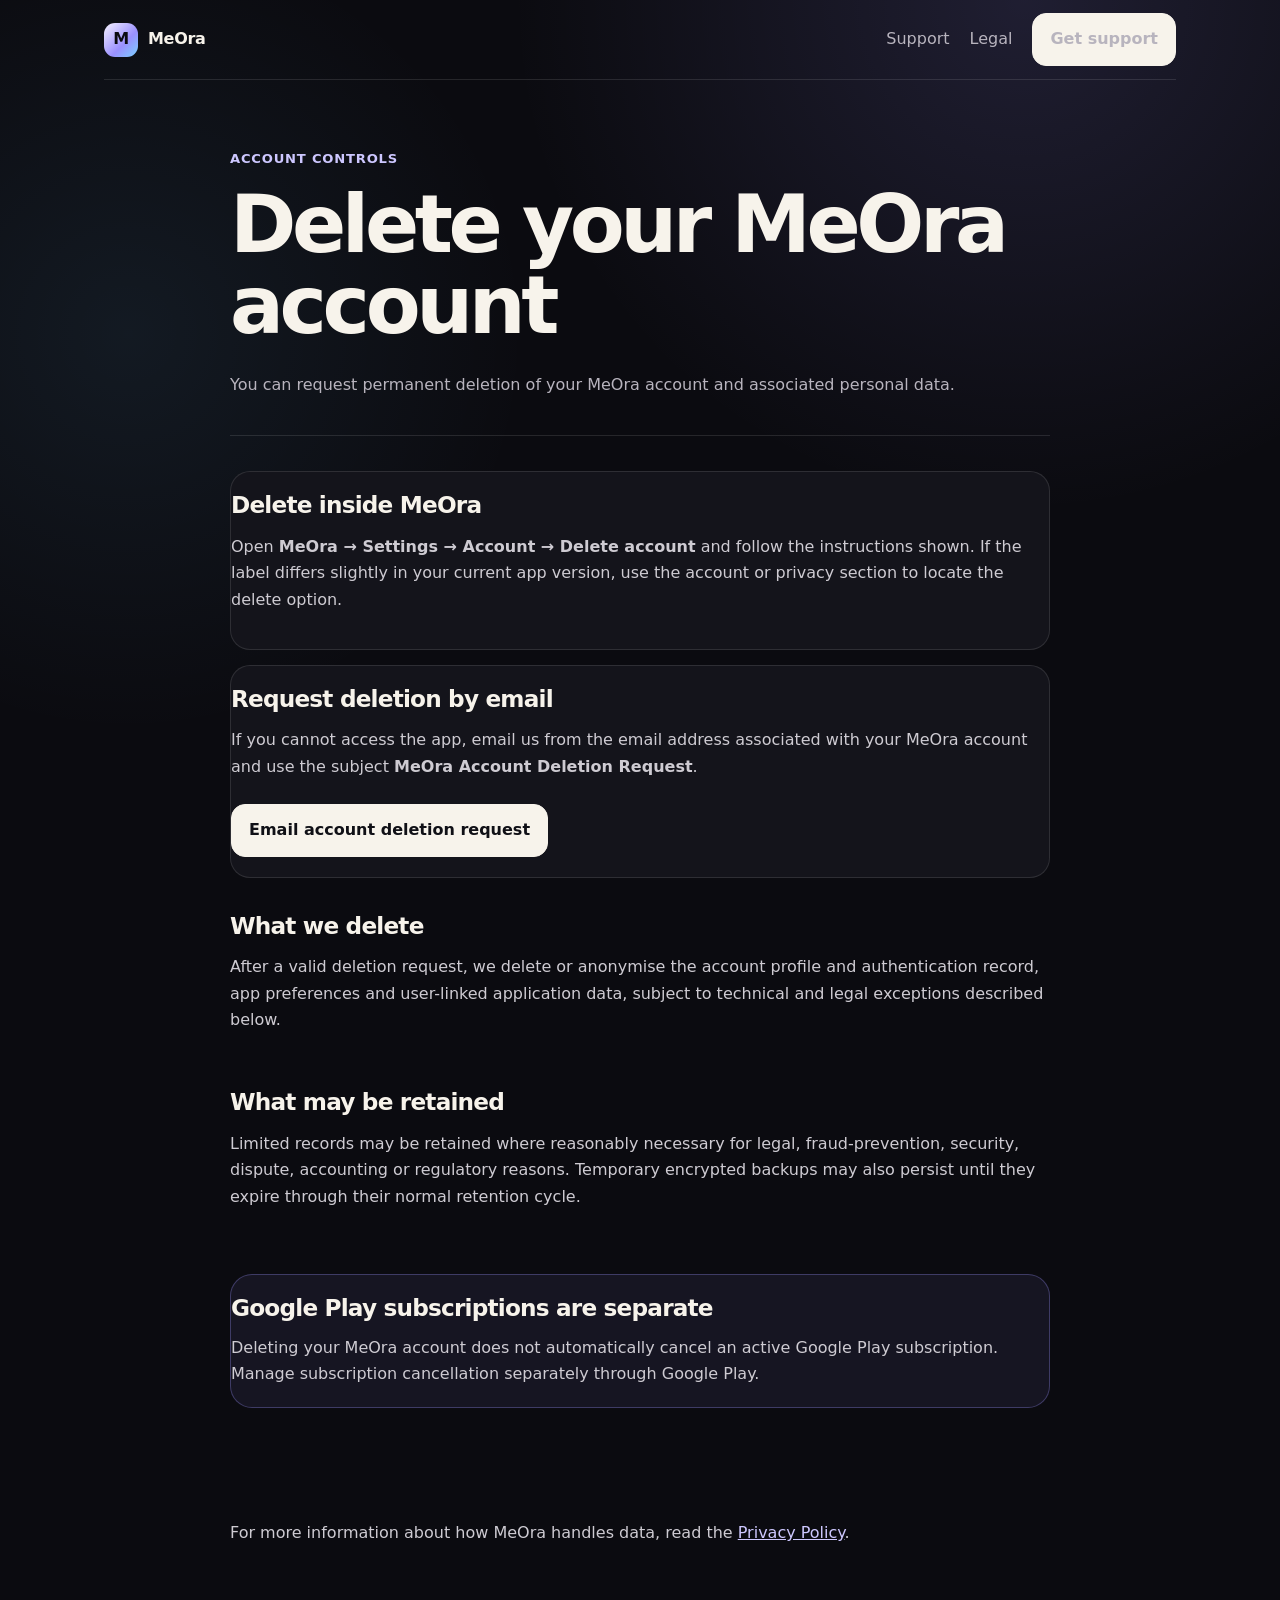
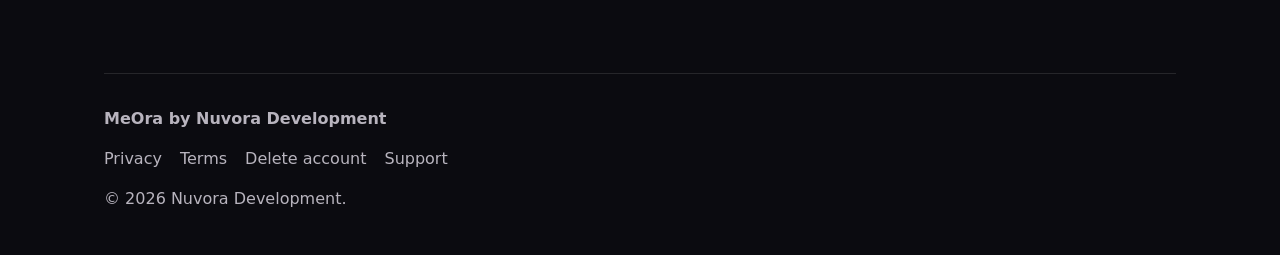
==== delete-account.html @ 7b2e0605 "Add files via upload" ====
<!doctype html><html lang="en"><head><meta charset="utf-8"><meta name="viewport" content="width=device-width,initial-scale=1"><title>Delete Account | MeOra</title><meta name="description" content="How to request permanent deletion of your MeOra account and associated personal data."><link rel="stylesheet" href="/style.css"></head><body><div class="wrap"><header class="header"><a class="brand" href="/"><span class="mark">M</span><span>MeOra</span></a><nav class="nav"><a href="/support">Support</a><a href="/legal">Legal</a><a class="btn" href="mailto:support@meora.app">Get support</a></nav></header><main><article class="legal"><div class="legal-hero"><div class="kicker">Account controls</div><h1>Delete your MeOra account</h1><p>You can request permanent deletion of your MeOra account and associated personal data.</p></div><section class="method"><h2>Delete inside MeOra</h2><p>Open <strong>MeOra → Settings → Account → Delete account</strong> and follow the instructions shown. If the label differs slightly in your current app version, use the account or privacy section to locate the delete option.</p></section><section class="method"><h2>Request deletion by email</h2><p>If you cannot access the app, email us from the email address associated with your MeOra account and use the subject <strong>MeOra Account Deletion Request</strong>.</p><a class="btn" href="mailto:support@meora.app?subject=MeOra%20Account%20Deletion%20Request">Email account deletion request</a></section><section><h2>What we delete</h2><p>After a valid deletion request, we delete or anonymise the account profile and authentication record, app preferences and user-linked application data, subject to technical and legal exceptions described below.</p></section><section><h2>What may be retained</h2><p>Limited records may be retained where reasonably necessary for legal, fraud-prevention, security, dispute, accounting or regulatory reasons. Temporary encrypted backups may also persist until they expire through their normal retention cycle.</p></section><section class="notice"><h2>Google Play subscriptions are separate</h2><p>Deleting your MeOra account does not automatically cancel an active Google Play subscription. Manage subscription cancellation separately through Google Play.</p></section><section><p>For more information about how MeOra handles data, read the <a href="/privacy">Privacy Policy</a>.</p></section></article></main><footer class="footer"><strong>MeOra by Nuvora Development</strong><nav class="footer-links"><a href="/privacy">Privacy</a><a href="/terms">Terms</a><a href="/delete-account">Delete account</a><a href="/support">Support</a></nav><span>© 2026 Nuvora Development.</span></footer></div></body></html>
---- style.css ----
:root{--bg:#0b0b10;--panel:#14141b;--panel2:#1a1a22;--text:#f7f3eb;--muted:#b8b4be;--line:rgba(255,255,255,.11);--accent:#9b91ff;--accent2:#72c9ff;--max:1120px}*{box-sizing:border-box}html{scroll-behavior:smooth}body{margin:0;background:radial-gradient(circle at 80% 0%,rgba(155,145,255,.14),transparent 32rem),radial-gradient(circle at 10% 18%,rgba(114,201,255,.08),transparent 25rem),var(--bg);color:var(--text);font-family:Inter,ui-sans-serif,system-ui,-apple-system,BlinkMacSystemFont,"Segoe UI",sans-serif;line-height:1.65}a{color:inherit}.wrap{max-width:var(--max);margin:auto;padding:0 24px}.header{min-height:80px;display:flex;align-items:center;justify-content:space-between;gap:20px;border-bottom:1px solid var(--line)}.brand{display:inline-flex;align-items:center;gap:10px;text-decoration:none;font-weight:800;letter-spacing:-.02em}.mark{width:34px;height:34px;border-radius:11px;display:grid;place-items:center;color:#0b0b10;font-weight:900;background:linear-gradient(135deg,#f6f2ff,#9a90ff 60%,#7bd1ff)}.nav{display:flex;gap:20px;align-items:center}.nav a{text-decoration:none;color:var(--muted)}.nav a:hover,.footer a:hover{color:var(--text)}.btn{display:inline-flex;align-items:center;justify-content:center;gap:8px;padding:12px 17px;border-radius:14px;background:var(--text);color:#101016;text-decoration:none;font-weight:800;border:1px solid var(--text)}.btn.alt{background:transparent;color:var(--text);border-color:var(--line)}.hero{padding:105px 0 82px;max-width:850px}.eyebrow,.kicker{color:#cdc7ff;font-weight:800;font-size:.82rem;text-transform:uppercase;letter-spacing:.06em}.hero h1,.legal-hero h1{font-size:clamp(3rem,8vw,6.4rem);line-height:1.02;letter-spacing:-.055em;margin:14px 0 25px}.hero p{font-size:clamp(1.1rem,2.6vw,1.42rem);color:var(--muted);max-width:720px}.actions{display:flex;gap:12px;flex-wrap:wrap;margin-top:30px}.small{font-size:.9rem;color:#9c98a2}.section{padding:74px 0;border-top:1px solid var(--line)}.section h2,.legal section h2{font-size:clamp(1.7rem,4vw,2.8rem);line-height:1.1;letter-spacing:-.035em;margin:0 0 14px}.grid{display:grid;grid-template-columns:repeat(4,1fr);gap:14px;margin-top:32px}.card{background:linear-gradient(180deg,rgba(255,255,255,.055),rgba(255,255,255,.028));border:1px solid var(--line);border-radius:22px;padding:24px}.card h3{font-size:1.2rem;margin:0 0 8px}.card p,.muted{color:var(--muted)}.notice{margin:28px 0 76px;padding:25px;border:1px solid rgba(155,145,255,.30);background:rgba(155,145,255,.08);border-radius:22px}.notice h2{font-size:1.3rem;margin:0 0 8px}.notice p{margin:0;color:var(--muted)}.split{display:grid;grid-template-columns:1fr 1fr;gap:50px}.links{display:grid}.links a{display:flex;justify-content:space-between;padding:17px 0;border-bottom:1px solid var(--line);text-decoration:none;font-weight:700}.legal,.support{max-width:820px;margin:auto;padding:68px 0 90px}.legal-hero{padding-bottom:32px;border-bottom:1px solid var(--line);margin-bottom:35px}.legal-hero h1{font-size:clamp(2.8rem,7vw,5rem)}.legal-hero p{color:var(--muted);margin:5px 0}.legal section{padding:20px 0}.legal section h2{font-size:1.45rem}.legal section h3{font-size:1.05rem;margin:20px 0 6px}.legal section p{color:#cecbd2}.legal section a,.support a.link{color:#cec8ff}.method{background:var(--panel);border:1px solid var(--line);border-radius:20px;padding:23px;margin:15px 0}.method h2{margin-top:0}.method .btn{margin-top:8px;color:#101016}.faq details{border-top:1px solid var(--line);padding:18px 0}.faq summary{font-weight:800;cursor:pointer}.faq p{color:var(--muted)}.legal-grid{display:grid;grid-template-columns:repeat(2,1fr);gap:14px;margin-top:30px}.legal-grid a{text-decoration:none}.legal-grid .card span{color:#cec8ff;font-weight:800}.footer{border-top:1px solid var(--line);padding:32px 0 42px;color:var(--muted);display:grid;gap:14px}.footer-links{display:flex;flex-wrap:wrap;gap:18px}.footer a{text-decoration:none;color:var(--muted)}@media(max-width:760px){.wrap{padding:0 18px}.header{min-height:70px}.nav>a:not(.btn){display:none}.hero{padding:78px 0 62px}.hero h1{font-size:clamp(3rem,16vw,5rem)}.grid,.legal-grid,.split{grid-template-columns:1fr}.section{padding:58px 0}.legal,.support{padding:54px 0 72px}.card{padding:21px}}@media(prefers-reduced-motion:reduce){html{scroll-behavior:auto}}
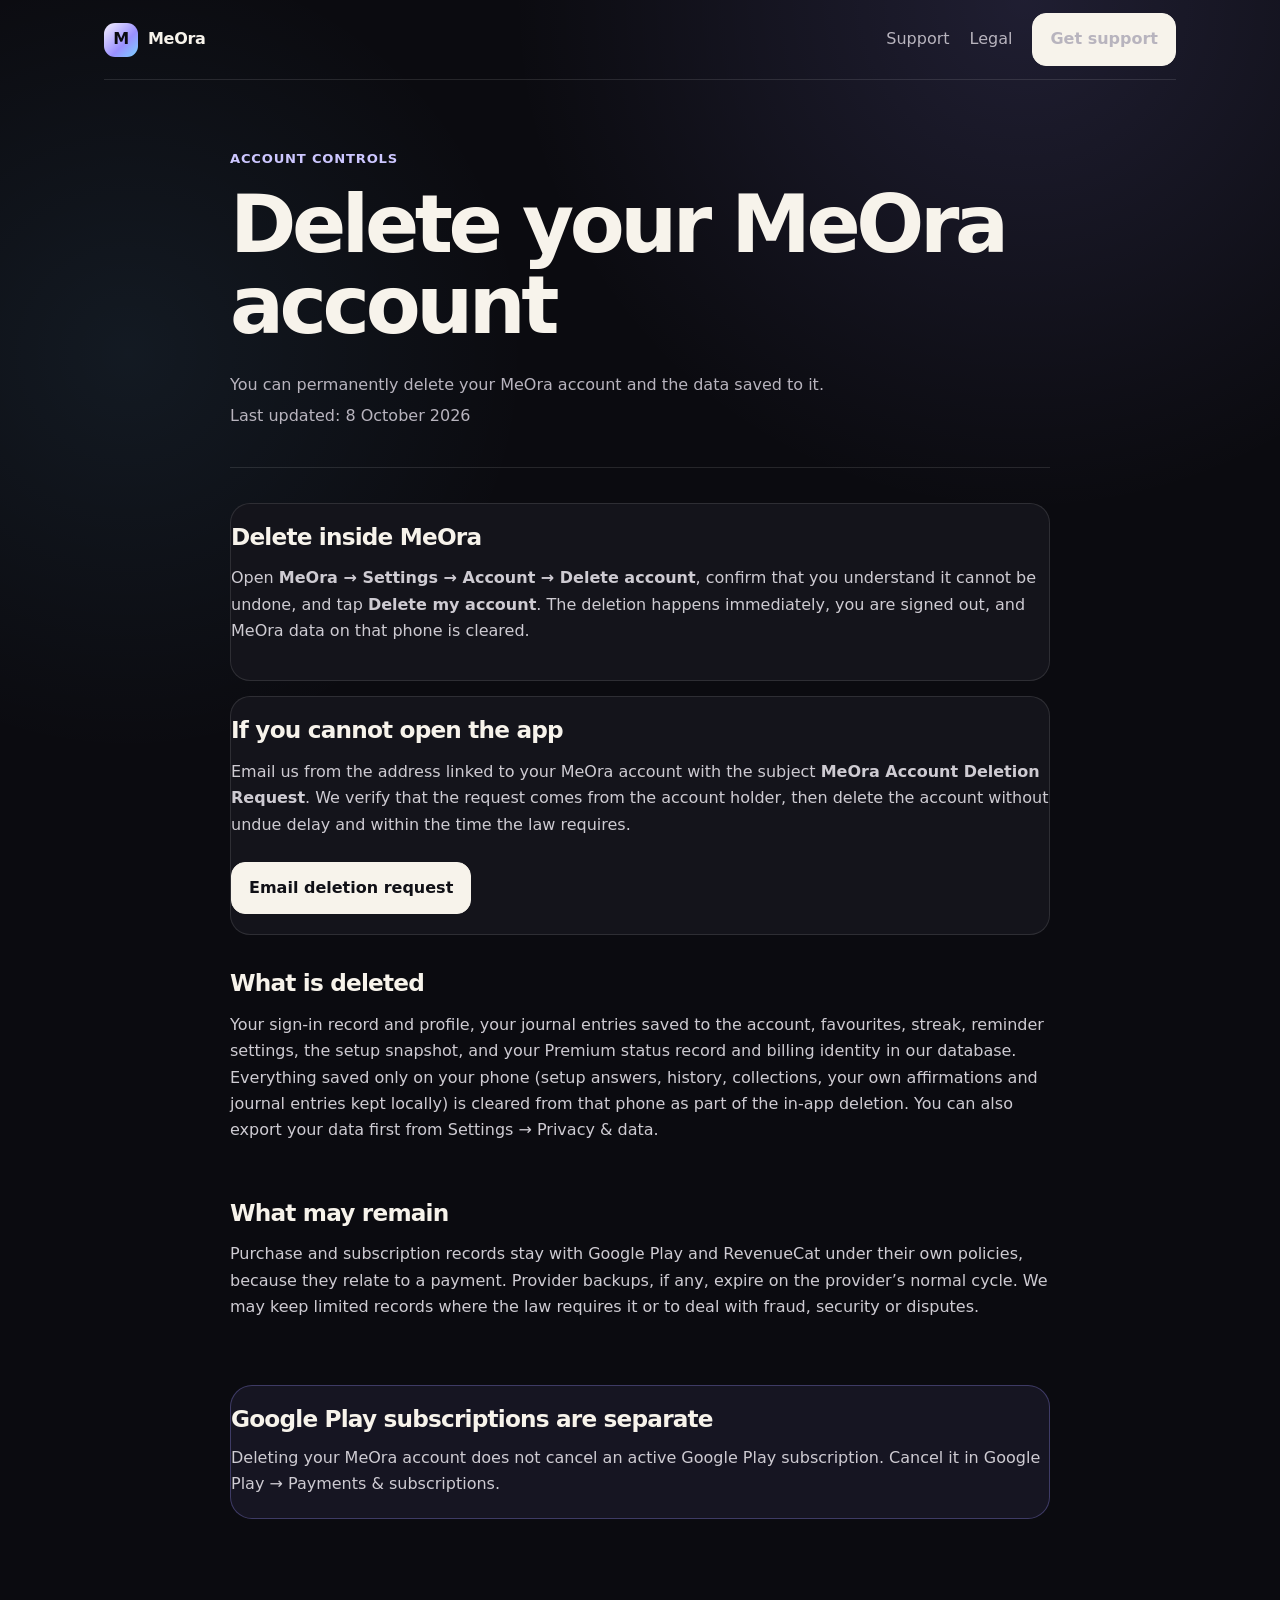
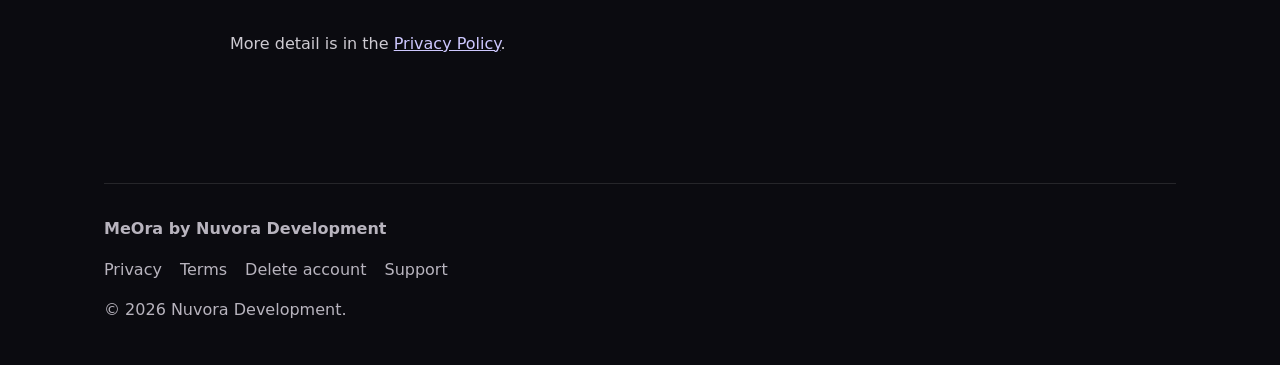
==== commit 6e257545: "Align MeOra delete-account.html with the shipped app Co-Authored-By: Claude Sonnet 5.5 <noreply@anth" ====
--- a/delete-account.html
+++ b/delete-account.html
@@ -1 +1,7 @@
-<!doctype html><html lang="en"><head><meta charset="utf-8"><meta name="viewport" content="width=device-width,initial-scale=1"><title>Delete Account | MeOra</title><meta name="description" content="How to request permanent deletion of your MeOra account and associated personal data."><link rel="stylesheet" href="/style.css"></head><body><div class="wrap"><header class="header"><a class="brand" href="/"><span class="mark">M</span><span>MeOra</span></a><nav class="nav"><a href="/support">Support</a><a href="/legal">Legal</a><a class="btn" href="mailto:support@meora.app">Get support</a></nav></header><main><article class="legal"><div class="legal-hero"><div class="kicker">Account controls</div><h1>Delete your MeOra account</h1><p>You can request permanent deletion of your MeOra account and associated personal data.</p></div><section class="method"><h2>Delete inside MeOra</h2><p>Open <strong>MeOra → Settings → Account → Delete account</strong> and follow the instructions shown. If the label differs slightly in your current app version, use the account or privacy section to locate the delete option.</p></section><section class="method"><h2>Request deletion by email</h2><p>If you cannot access the app, email us from the email address associated with your MeOra account and use the subject <strong>MeOra Account Deletion Request</strong>.</p><a class="btn" href="mailto:support@meora.app?subject=MeOra%20Account%20Deletion%20Request">Email account deletion request</a></section><section><h2>What we delete</h2><p>After a valid deletion request, we delete or anonymise the account profile and authentication record, app preferences and user-linked application data, subject to technical and legal exceptions described below.</p></section><section><h2>What may be retained</h2><p>Limited records may be retained where reasonably necessary for legal, fraud-prevention, security, dispute, accounting or regulatory reasons. Temporary encrypted backups may also persist until they expire through their normal retention cycle.</p></section><section class="notice"><h2>Google Play subscriptions are separate</h2><p>Deleting your MeOra account does not automatically cancel an active Google Play subscription. Manage subscription cancellation separately through Google Play.</p></section><section><p>For more information about how MeOra handles data, read the <a href="/privacy">Privacy Policy</a>.</p></section></article></main><footer class="footer"><strong>MeOra by Nuvora Development</strong><nav class="footer-links"><a href="/privacy">Privacy</a><a href="/terms">Terms</a><a href="/delete-account">Delete account</a><a href="/support">Support</a></nav><span>© 2026 Nuvora Development.</span></footer></div></body></html>
+<!doctype html><html lang="en"><head><meta charset="utf-8"><meta name="viewport" content="width=device-width,initial-scale=1"><title>Delete Account | MeOra</title><meta name="description" content="How to permanently delete your MeOra account and the data saved to it."><link rel="stylesheet" href="/style.css"></head><body><div class="wrap"><header class="header"><a class="brand" href="/"><span class="mark">M</span><span>MeOra</span></a><nav class="nav"><a href="/support">Support</a><a href="/legal">Legal</a><a class="btn" href="mailto:support@meora.app">Get support</a></nav></header><main><article class="legal"><div class="legal-hero"><div class="kicker">Account controls</div><h1>Delete your MeOra account</h1><p>You can permanently delete your MeOra account and the data saved to it.</p><p>Last updated: 8 October 2026</p></div>
+<section class="method"><h2>Delete inside MeOra</h2><p>Open <strong>MeOra &rarr; Settings &rarr; Account &rarr; Delete account</strong>, confirm that you understand it cannot be undone, and tap <strong>Delete my account</strong>. The deletion happens immediately, you are signed out, and MeOra data on that phone is cleared.</p></section>
+<section class="method"><h2>If you cannot open the app</h2><p>Email us from the address linked to your MeOra account with the subject <strong>MeOra Account Deletion Request</strong>. We verify that the request comes from the account holder, then delete the account without undue delay and within the time the law requires.</p><a class="btn" href="mailto:support@meora.app?subject=MeOra%20Account%20Deletion%20Request">Email deletion request</a></section>
+<section><h2>What is deleted</h2><p>Your sign-in record and profile, your journal entries saved to the account, favourites, streak, reminder settings, the setup snapshot, and your Premium status record and billing identity in our database. Everything saved only on your phone (setup answers, history, collections, your own affirmations and journal entries kept locally) is cleared from that phone as part of the in-app deletion. You can also export your data first from Settings &rarr; Privacy &amp; data.</p></section>
+<section><h2>What may remain</h2><p>Purchase and subscription records stay with Google Play and RevenueCat under their own policies, because they relate to a payment. Provider backups, if any, expire on the provider&rsquo;s normal cycle. We may keep limited records where the law requires it or to deal with fraud, security or disputes.</p></section>
+<section class="notice"><h2>Google Play subscriptions are separate</h2><p>Deleting your MeOra account does not cancel an active Google Play subscription. Cancel it in Google Play &rarr; Payments &amp; subscriptions.</p></section>
+<section><p>More detail is in the <a href="/privacy">Privacy Policy</a>.</p></section></article></main><footer class="footer"><strong>MeOra by Nuvora Development</strong><nav class="footer-links"><a href="/privacy">Privacy</a><a href="/terms">Terms</a><a href="/delete-account">Delete account</a><a href="/support">Support</a></nav><span>© 2026 Nuvora Development.</span></footer></div></body></html>
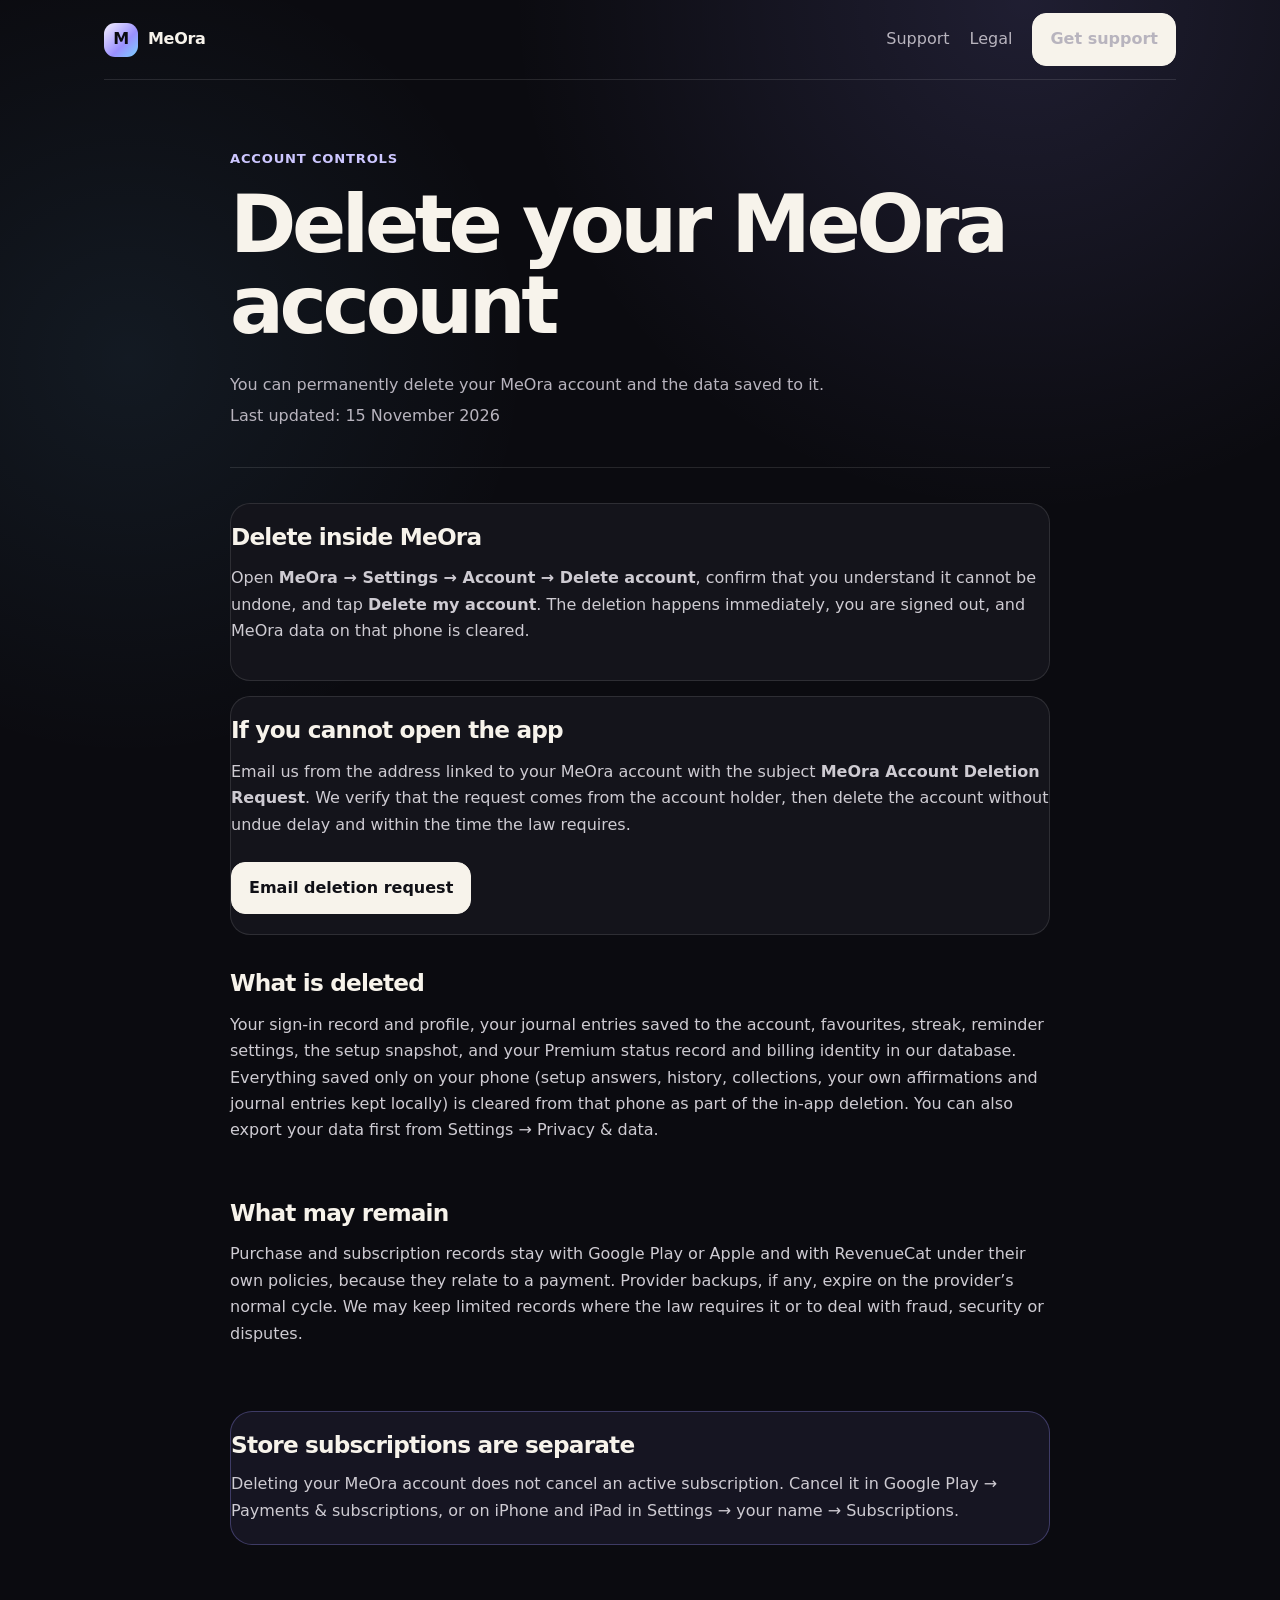
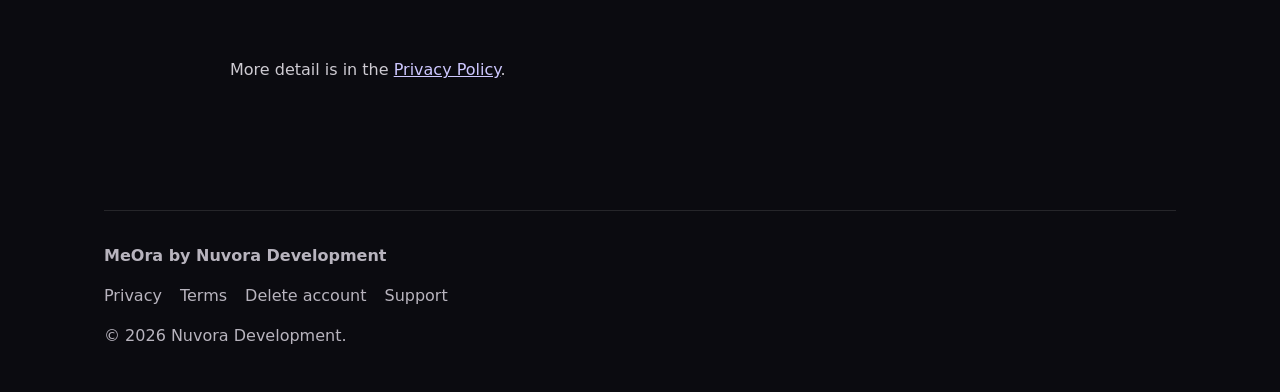
==== commit 44d58d90: "Legal pages: cover Google Play and Apple App Store subscriptions" ====
--- a/delete-account.html
+++ b/delete-account.html
@@ -1,7 +1,7 @@
-<!doctype html><html lang="en"><head><meta charset="utf-8"><meta name="viewport" content="width=device-width,initial-scale=1"><title>Delete Account | MeOra</title><meta name="description" content="How to permanently delete your MeOra account and the data saved to it."><link rel="stylesheet" href="/style.css"></head><body><div class="wrap"><header class="header"><a class="brand" href="/"><span class="mark">M</span><span>MeOra</span></a><nav class="nav"><a href="/support">Support</a><a href="/legal">Legal</a><a class="btn" href="mailto:support@meora.app">Get support</a></nav></header><main><article class="legal"><div class="legal-hero"><div class="kicker">Account controls</div><h1>Delete your MeOra account</h1><p>You can permanently delete your MeOra account and the data saved to it.</p><p>Last updated: 8 October 2026</p></div>
+<!doctype html><html lang="en"><head><meta charset="utf-8"><meta name="viewport" content="width=device-width,initial-scale=1"><title>Delete Account | MeOra</title><meta name="description" content="How to permanently delete your MeOra account and the data saved to it."><link rel="stylesheet" href="/style.css"></head><body><div class="wrap"><header class="header"><a class="brand" href="/"><span class="mark">M</span><span>MeOra</span></a><nav class="nav"><a href="/support">Support</a><a href="/legal">Legal</a><a class="btn" href="mailto:support@meora.app">Get support</a></nav></header><main><article class="legal"><div class="legal-hero"><div class="kicker">Account controls</div><h1>Delete your MeOra account</h1><p>You can permanently delete your MeOra account and the data saved to it.</p><p>Last updated: 15 November 2026</p></div>
 <section class="method"><h2>Delete inside MeOra</h2><p>Open <strong>MeOra &rarr; Settings &rarr; Account &rarr; Delete account</strong>, confirm that you understand it cannot be undone, and tap <strong>Delete my account</strong>. The deletion happens immediately, you are signed out, and MeOra data on that phone is cleared.</p></section>
 <section class="method"><h2>If you cannot open the app</h2><p>Email us from the address linked to your MeOra account with the subject <strong>MeOra Account Deletion Request</strong>. We verify that the request comes from the account holder, then delete the account without undue delay and within the time the law requires.</p><a class="btn" href="mailto:support@meora.app?subject=MeOra%20Account%20Deletion%20Request">Email deletion request</a></section>
 <section><h2>What is deleted</h2><p>Your sign-in record and profile, your journal entries saved to the account, favourites, streak, reminder settings, the setup snapshot, and your Premium status record and billing identity in our database. Everything saved only on your phone (setup answers, history, collections, your own affirmations and journal entries kept locally) is cleared from that phone as part of the in-app deletion. You can also export your data first from Settings &rarr; Privacy &amp; data.</p></section>
-<section><h2>What may remain</h2><p>Purchase and subscription records stay with Google Play and RevenueCat under their own policies, because they relate to a payment. Provider backups, if any, expire on the provider&rsquo;s normal cycle. We may keep limited records where the law requires it or to deal with fraud, security or disputes.</p></section>
-<section class="notice"><h2>Google Play subscriptions are separate</h2><p>Deleting your MeOra account does not cancel an active Google Play subscription. Cancel it in Google Play &rarr; Payments &amp; subscriptions.</p></section>
-<section><p>More detail is in the <a href="/privacy">Privacy Policy</a>.</p></section></article></main><footer class="footer"><strong>MeOra by Nuvora Development</strong><nav class="footer-links"><a href="/privacy">Privacy</a><a href="/terms">Terms</a><a href="/delete-account">Delete account</a><a href="/support">Support</a></nav><span>© 2026 Nuvora Development.</span></footer></div></body></html>
+<section><h2>What may remain</h2><p>Purchase and subscription records stay with Google Play or Apple and with RevenueCat under their own policies, because they relate to a payment. Provider backups, if any, expire on the provider&rsquo;s normal cycle. We may keep limited records where the law requires it or to deal with fraud, security or disputes.</p></section>
+<section class="notice"><h2>Store subscriptions are separate</h2><p>Deleting your MeOra account does not cancel an active subscription. Cancel it in Google Play &rarr; Payments &amp; subscriptions, or on iPhone and iPad in Settings &rarr; your name &rarr; Subscriptions.</p></section>
+<section><p>More detail is in the <a href="/privacy">Privacy Policy</a>.</p></section></article></main><footer class="footer"><strong>MeOra by Nuvora Development</strong><nav class="footer-links"><a href="/privacy">Privacy</a><a href="/terms">Terms</a><a href="/delete-account">Delete account</a><a href="/support">Support</a></nav><span>© 2026 Nuvora Development.</span></footer></div></body></html>
